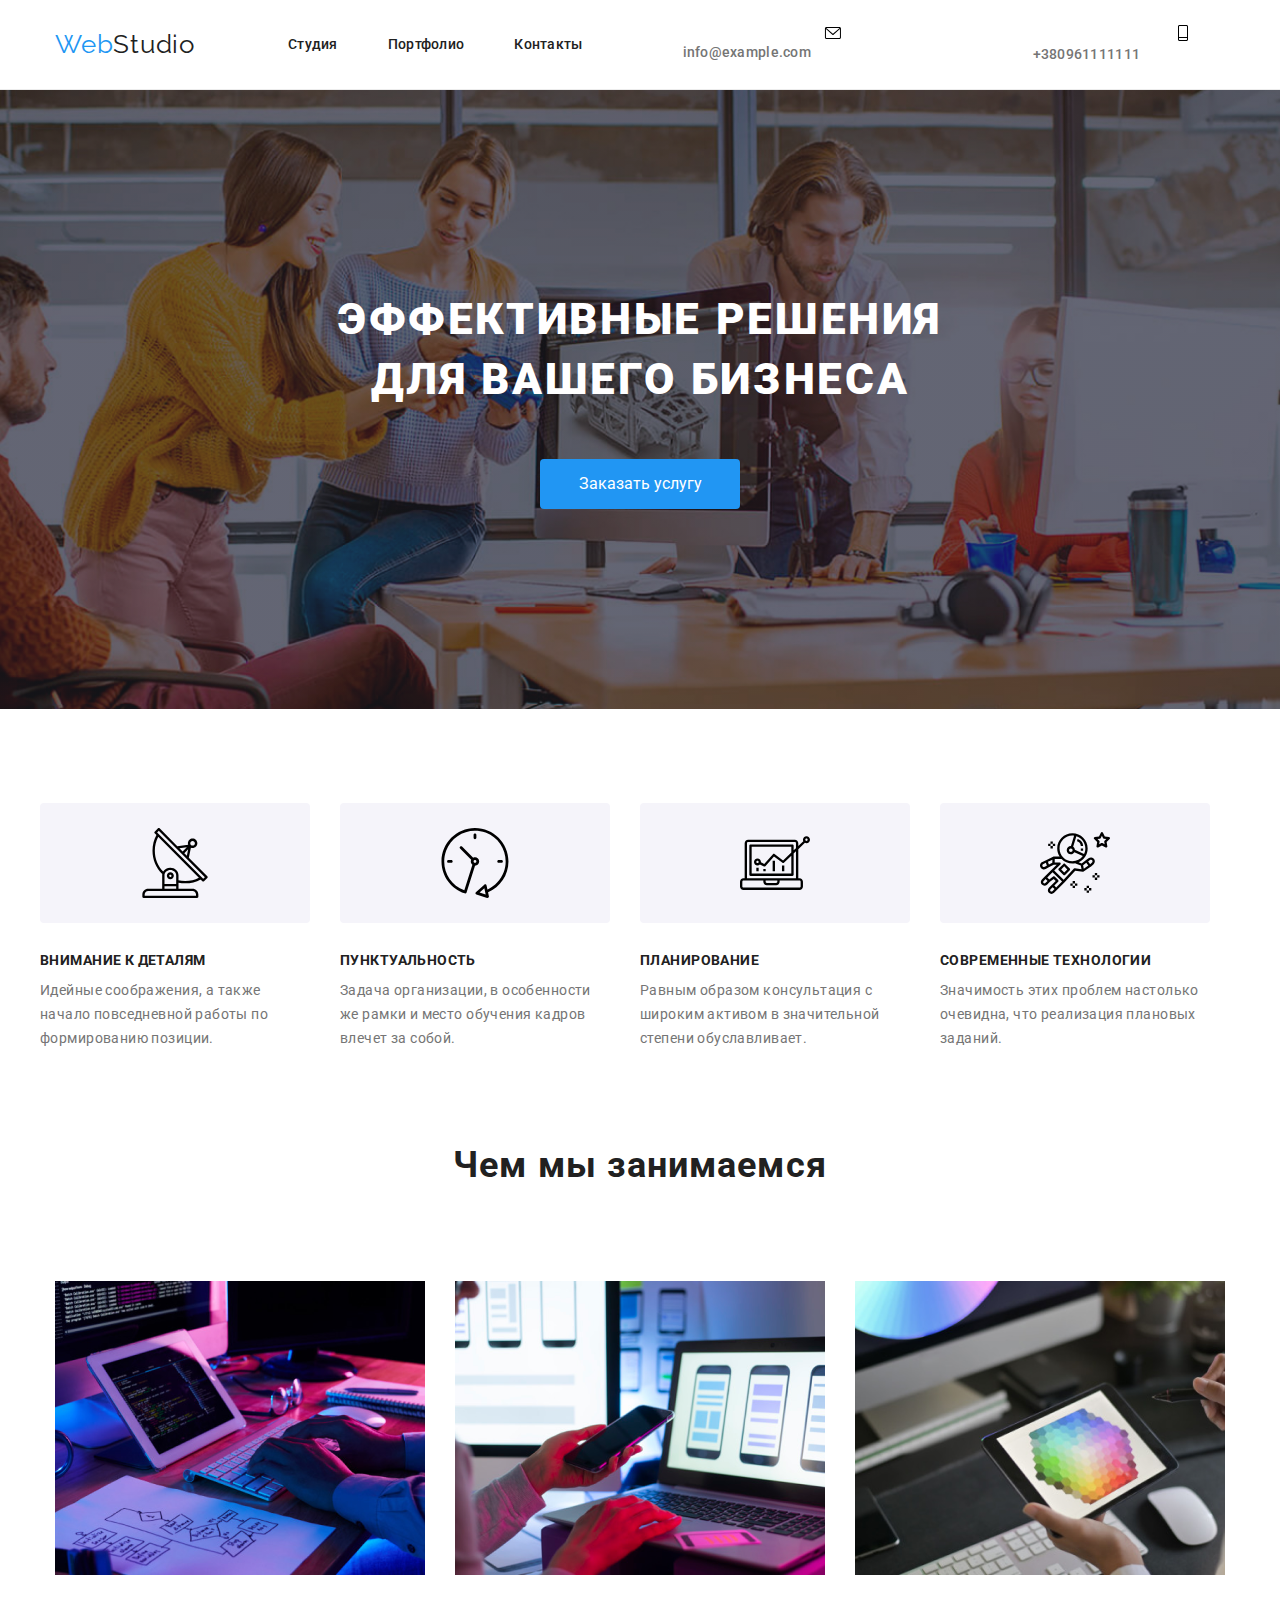
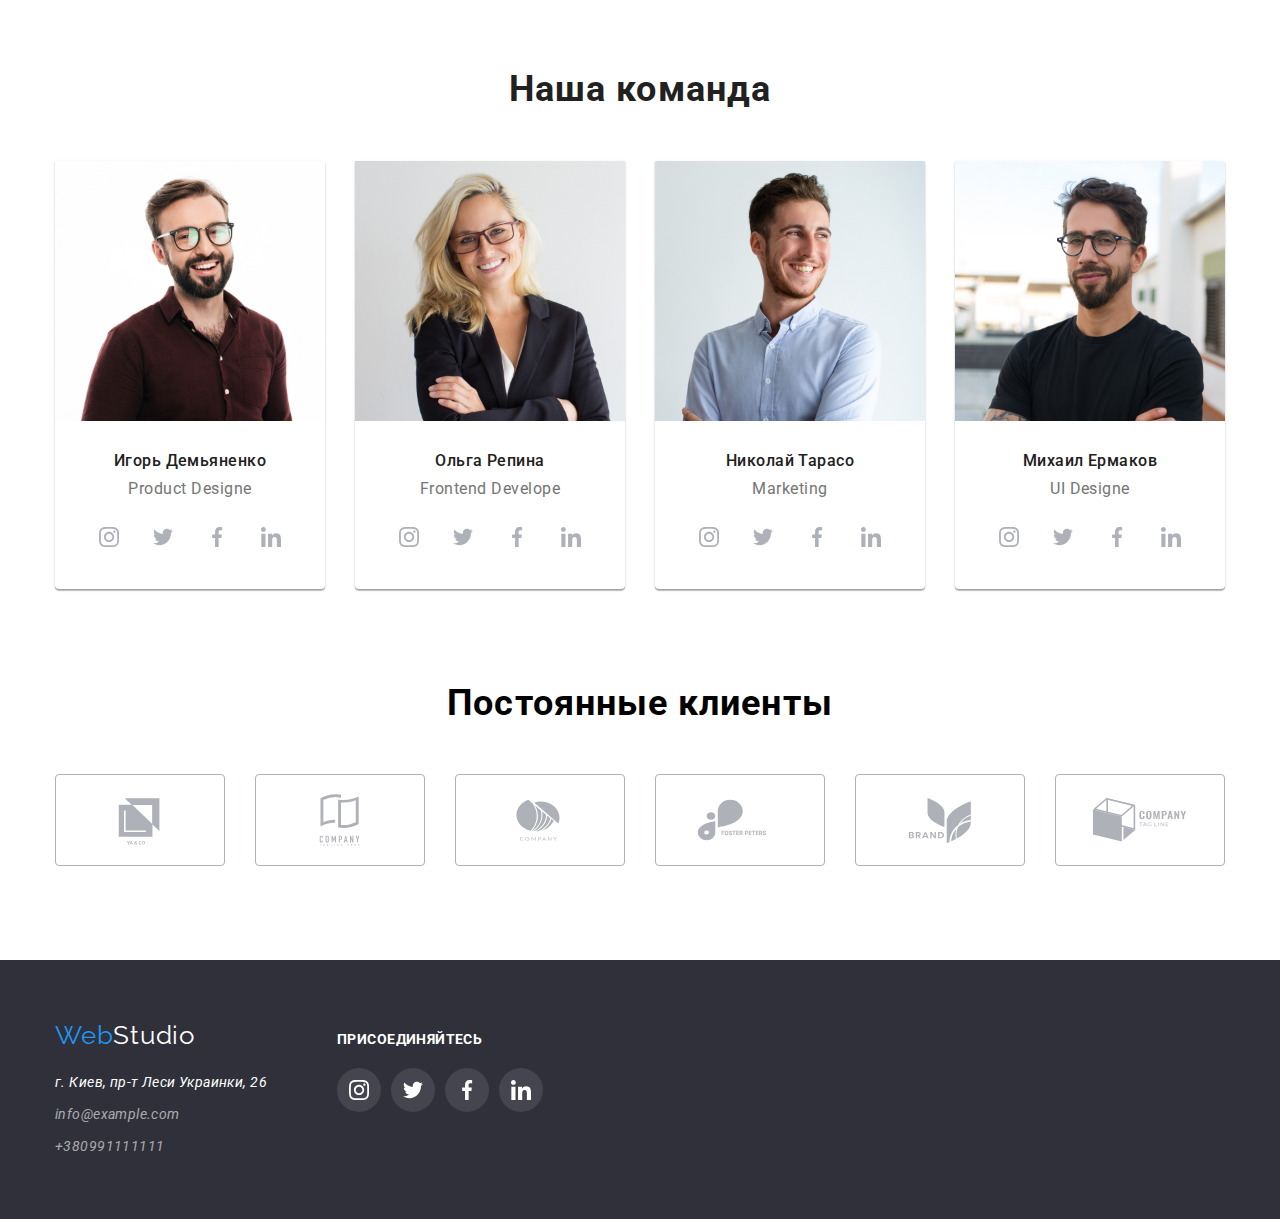
==== index.html @ 9564dd73 "27.11" ====
<!DOCTYPE html>
<html lang="en">

<head>
    <meta charset="UTF-8">
    <meta http-equiv="X-UA-Compatible" content="IE=edge">
    <meta name="viewport" content="width=device-width, initial-scale=1.0">
    <title>Document</title>
    <link rel=stylesheet href="./css/modern-normalize.css">
    <link rel="stylesheet" href="https://cdnjs.cloudflare.com/ajax/libs/modern-normalize/1.1.0/modern-normalize.min.css"
        integrity="sha512-wpPYUAdjBVSE4KJnH1VR1HeZfpl1ub8YT/NKx4PuQ5NmX2tKuGu6U/JRp5y+Y8XG2tV+wKQpNHVUX03MfMFn9Q=="
        crossorigin="anonymous" referrerpolicy="no-referrer" />
    <link rel="preconnect" href="https://fonts.googleapis.com">
    <link rel="preconnect" href="https://fonts.gstatic.com" crossorigin>
    <link
        href="https://fonts.googleapis.com/css2?family=Raleway:wght@700&family=Roboto:wght@400;500;700;900&display=swap"
        rel="stylesheet">
    <link rel="stylesheet" href="./css/style.css">
</head>

<body>
    <!--Шапка Сайта-------------------------------------------------------->
<header class="header">

    <div class="container header-container" >
        <nav class="header-navigation " >
                    <a class="web link" href="./index.html">Web<span class="studio">Studio</span></a>
        <ul class="header-list  list ">
               <li class="header-left" ><a class="header-item link drc" href="./index.html">Студия</a></li>
               <li class="header-left" ><a class="header-item link drc" href="./portfolio.html">Портфолио </a></li>
               <li class="" ><a class="header-item link drc"href="">Контакты </a></li>
        </ul>
        </nav>
   
        <div class=" header-box-right" >
            <ul class="header-contact-list list" >
                <li class="header-right" ><a class="nav-mail link pres drc" href="mailtoinfo@devstudio.com">
                    <svg class="header-right-icon" weigh="16" height="12" >
                        <use href="./img/symbol-defs.svg#icon-mail" ></use>
                    </svg>
                info@example.com</a> </li>
                <li class="header-right"  ><a class="nav-phone link drc" href="tel:+380961111111">
                    <svg class="header-right-icon" weigh="10" height="16" >
                        <use href="./img/symbol-defs.svg#icon-phone" ></use>
                    </svg>
                    +380961111111 </a> </li>
            </ul>
        </div>      
    </div>

</header>

    <!--Герой--------------------------------------------------->
    <section class="hero">
            <div class="container hero-container">
                    <h2 class="hero-text">Эффективные решения <br> для вашего бизнеса</h2>
                    <button class="hero-button" type="button">Заказать услугу</button>            
            </div>
    </section>

    <!--Что мы делаем-->
    <section class=" description ">
        <div class="container description-container" >           
            <ul class="description-list list">

            <li class="description-item">
                <div class="description-top-box" >
                    <svg class="description-icon" >
                        <use href="./img/symbol-defs.svg#icon-antenna" ></use>
                            </svg>
                                </div>
                                    <h3 class="description-title">Внимание к деталям</h3>
                                        <p class="description-text">
                                        Идейные соображения, а также начало повседневной работы по формированию позиции.
                                        </p>
            </li>

            <li class="description-item">
                <div class="description-top-box" >
                    <svg class="description-icon">
                        <use href="./img/symbol-defs.svg#icon-clock"></use>
                            </svg>
                            </div>
                                <h3 class="description-title"> Пунктуальность</h3>
                                    <p class="description-text">
                                    Задача организации, в особенности же рамки и место обучения кадров влечет за собой.
                                    </p>
            </li>
            
            <li class="description-item">
                <div class="description-top-box">
                    <svg class="description-icon">
                        <use href="./img/symbol-defs.svg#icon-diagram"></use>
                            </svg>
                                </div>
                                    <h3 class="description-title">Планирование</h3>
                                        <p class="description-text">
                                         Равным образом консультация с широким активом в значительной степени обуславливает.
                                        </p>
            </li>

            <li class="description-item"> 
                <div class="description-top-box">
                    <svg class="description-icon">
                        <use href="./img/symbol-defs.svg#icon-astronaut"></use>
                            </svg>
                                </div>
                                    <h3 class="description-title">Современные технологии</h3>
                                        <p class="description-text">
                                        Значимость этих проблем настолько очевидна, что реализация плановых заданий.
                                        </p>
            </li>
        </ul>
        </div>
    </section>


    <!--Чем мы занимаемся-->
    <section class="procces-photo">
        <div class="container procces-conteiner" >  
            <h2 class="procces">Чем мы занимаемся</h2>
        <ul class="photo-link list">
            <li class="work-photo" > <a> <img src="./img/img.box1.png" width="370" alt="Кодировка"> </a> </li>
            <li class="work-photo" > <a> <img src="./img/img .box2.png" width="370" alt="Процес"> </a> </li>
            <li class="work-photo" > <a> <img src="./img/img.box3.png" width="370" alt="Планшет"> </a> </li>
        </ul>
        </div>
    </section>
    <!--Наша команда-->
    <section class="team">
        <div class="container team-container" >
            <h2 class="our-team">Наша команда</h2>
        <ul class="list-team list ">
            <li class="about-team" >
                    <div class="team-card">
                        <img class="photo-team img" src="./img/img1.jpg" width="270" alt="Игорь Демьяненко/Product Designer">                        
                            <h3 class="name-team">Игорь Демьяненко</h3>
                                <p class="position">Product Designe</p>
                                    <ul class="master-social-list list" >
                                        <li class="master-social-item" >
                                            <a class="master-social-link"  >
                                                    <svg class="master-social-icon" width="20" height="20">
                                                        <use href="./img/symbol-defs.svg#icon-instagram"
                                                        ></use>
                                                    </svg>
                                            </a>
                                        </li>
                                        <li class="master-social-item">
                                            <a class="master-social-link">
                                                <svg class="master-social-icon" width="20" height="20">
                                                        <use href="./img/symbol-defs.svg#icon-twitter"
                                                        ></use>
                                                </svg>
                                            </a>
                                        </li>
                                        <li class="master-social-item">
                                            <a class="master-social-link">
                                                <svg class="master-social-icon" width="20" height="20">
                                                    <use href="./img/symbol-defs.svg#icon-facebook"></use>
                                                </svg>
                                            </a>
                                        </li>
                                        <li class="master-social-item">
                                            <a class="master-social-link">
                                                    <svg class="master-social-icon" width="20" height="20">
                                                        <use href="./img/symbol-defs.svg#icon-linkedin"></use>
                                                    </svg>
                                            </a>
                                        </li>
                                    </ul>
                    </div>                              
            </li>
            <li class="about-team" >
                    <div class="team-card">
                        <img class="photo-team img" src="./img/img2.jpg" width="270" alt="Ольга Репина/Frontend Developer">                    
                            <h3 class="name-team">Ольга Репина</h3>
                                <p class="position">Frontend Develope</p>
                                    <ul class="master-social-list list">
                                        <li class="master-social-item">
                                            <a class="master-social-link">
                                                    <svg class="master-social-icon" width="20" height="20">
                                                        <use href="./img/symbol-defs.svg#icon-instagram"></use>
                                                    </svg>
                                            </a>
                                        </li>
                                        <li class="master-social-item">
                                            <a class="master-social-link">
                                                    <svg class="master-social-icon" width="20" height="20">
                                                        <use href="./img/symbol-defs.svg#icon-twitter"></use>
                                                    </svg>
                                            </a>
                                        </li>
                                        <li class="master-social-item">
                                            <a class="master-social-link">
                                                    <svg class="master-social-icon" width="20" height="20">
                                                        <use href="./img/symbol-defs.svg#icon-facebook"></use>
                                                    </svg>
                                            </a>
                                        </li>
                                        <li class="master-social-item">
                                            <a class="master-social-link">
                                                    <svg class="master-social-icon" width="20" height="20">
                                                        <use href="./img/symbol-defs.svg#icon-linkedin"></use>
                                                    </svg>
                                            </a>
                                        </li>
                                    </ul>
                </div>
            </li>
            <li class="about-team" >
                    <div class="team-card">
                        <img class="photo-team img" src="./img/img3.jpg" width="270" alt="Николай Тарасо/Marketing">                    
                            <h3 class="name-team">Николай Тарасо</h3>
                                <P class="position">Marketing</P>
                                    <ul class="master-social-list list">
                                        <li class="master-social-item">
                                            <a class="master-social-link" href="">
                                                    <svg class="master-social-icon" width="20" height="20">
                                                        <use href="./img/symbol-defs.svg#icon-instagram"></use>
                                                    </svg>
                                            </a>
                                        </li>
                                        <li class="master-social-item">
                                            <a class="master-social-link">
                                                    <svg class="master-social-icon" width="20" height="20">
                                                        <use href="./img/symbol-defs.svg#icon-twitter"></use>
                                                    </svg>
                                            </a>
                                        </li>
                                        <li class="master-social-item">
                                            <a class="master-social-link">
                                                    <svg class="master-social-icon" width="20" height="20">
                                                        <use href="./img/symbol-defs.svg#icon-facebook"></use>
                                                    </svg>
                                            </a>
                                        </li>
                                        <li class="master-social-item">
                                            <a class="master-social-link">
                                                    <svg class="master-social-icon" width="20" height="20">
                                                        <use href="./img/symbol-defs.svg#icon-linkedin"></use>
                                                    </svg>
                                            </a>
                                        </li>
                                    </ul>
                </div>
            </li>
            <li class="about-team" >
                    <div class="team-card">
                        <img class="photo-team img" src="./img/img4.jpg" width="270" alt="Михаил Ермаков/UI Designe">                   
                            <h3 class="name-team">Михаил Ермаков</h3>
                                <p class="position">UI Designe</p>
                                <ul class="master-social-list list">
                                    <li class="master-social-item">
                                        <a class="master-social-link">
                                                    <svg class="master-social-icon" width="20" height="20">
                                                        <use href="./img/symbol-defs.svg#icon-instagram"></use>
                                                    </svg>
                                        </a>
                                    </li>
                                    <li class="master-social-item">
                                        <a class="master-social-link">
                                                    <svg class="master-social-icon" width="20" height="20">
                                                        <use href="./img/symbol-defs.svg#icon-twitter"></use>
                                                    </svg>
                                        </a>
                                    </li>
                                    <li class="master-social-item">
                                        <a class="master-social-link">
                                                    <svg class="master-social-icon" width="20" height="20">
                                                        <use href="./img/symbol-defs.svg#icon-facebook"></use>
                                                    </svg>
                                        </a>
                                    </li>
                                    <li class="master-social-item">
                                        <a class="master-social-link">
                                                    <svg class="master-social-icon" width="20" height="20">
                                                        <use href="./img/symbol-defs.svg#icon-linkedin"></use>
                                                    </svg>
                                        </a>
                                    </li>
                                </ul>
                </div>
            </li>
        </ul>
        </div>
    <!--компании-->    
        <div class="container brand-container">
            <h2 class="about-company" >Постоянные клиенты</h2>
            <ul class="company-list list" >
                <li class="company-item">
                    <a class="company-link" >
                        <svg class="company-icon" width="106" height="60"  >
                            <use href="./img/symbol-defs.svg#icon-Logo-1" ></use>
                        </svg>
                    </a>
                </li>
                <li class="company-item">
                    <a class="company-link">
                        <svg class="company-icon" width="106" height="60">
                            <use href="./img/symbol-defs.svg#icon-Logo-2"></use>
                        </svg>
                    </a>
                </li>
                <li class="company-item">
                    <a class="company-link">
                        <svg class="company-icon" width="106" height="60">
                            <use href="./img/symbol-defs.svg#icon-Logo-3"></use>
                        </svg>
                    </a>
                </li>
                <li class="company-item">
                    <a class="company-link">
                        <svg class="company-icon" width="106" height="60">
                            <use href="./img/symbol-defs.svg#icon-Logo-4"></use>
                        </svg>
                    </a>
                </li>
                <li class="company-item">
                    <a class="company-link">
                        <svg class="company-icon" width="106" height="60">
                            <use href="./img/symbol-defs.svg#icon-Logo-5"></use>
                        </svg>
                    </a>
                </li>
                <li class="company-item">
                    <a class="company-link">
                        <svg class="company-icon" width="106" height="60">
                            <use href="./img/symbol-defs.svg#icon-Logo-6"></use>
                        </svg>
                    </a>
                </li>
            </ul>
        </div>
    </section>
    <!--Футер-->
    <footer class="footer  ">
        <div class="container container-footer">
            <div class="navigation-box-footer" >
                    <a href="./index.html" class="web-footer link">Web<span class="footer-studio link">Studio</span></a>
                <address>
                    <ul class="list about-footer">
                        <li class="footer-list" > <a class="address link drc" href="https://goo.gl/maps/qt7cMaWyRHCN1TB96"> г. Киев, пр-т Леси Украинки, 26</a> </li>
                        <li class="footer-list" > <a class="footer-mail  link drc" href="mailto:info@example.com">info@example.com</a></li>
                        <li class="footer-list" > <a class="footer-phone  link drc" href="tel:+380991111111">+380991111111</a> </li>
                    </ul>
                </address>
            </div>    
            <div class="social-box-footer">
                <h2 class="social-box-text" >присоединяйтесь</h2>
                <ul class="social-box-list list">
                    <li class="social-box-item">
                        <a class="social-box-link">
                            <svg class="social-box-icon" width="20" height="20">
                                <use href="./img/symbol-defs.svg#icon-instagram"></use>
                            </svg>
                        </a>
                    </li>
                    <li class="social-box-item">
                        <a class="social-box-link">
                            <svg class="social-box-icon" width="20" height="20">
                                <use href="./img/symbol-defs.svg#icon-twitter"></use>
                            </svg>
                        </a>
                    </li>
                    <li class="social-box-item">
                        <a class="social-box-link">
                            <svg class="social-box-icon" width="20" height="20">
                                <use href="./img/symbol-defs.svg#icon-facebook"></use>
                            </svg>
                        </a>
                    </li>
                    <li class="social-box-item">
                        <a class="social-box-link">
                            <svg class="social-box-icon" width="20" height="20">
                                <use href="./img/symbol-defs.svg#icon-linkedin"></use>
                            </svg>
                        </a>
                    </li>
                </ul>
            </div>
        </div>
    </footer>

















</body>

</html>
---- css/style.css ----
:root {
  --main-title-color: #ffffff;
  --second-title-color: #212121;
  --main-text-color: #757575;
  --second--text-color: #2196f3;
  --third--text--color: rgba(255, 255, 255, 0.6);
  --fourth-text-color: #212121;
  --font-color: #e5e5e5;
  --six-color: #2196f3;
  --first-background-color: #2f303a;
}

h1,
h2,
h3,
h4,
h5,
h6,
p {
  margin: 0;
}

body {
  font-family: "Roboto", "open suns";
}

.list {
  list-style: none;
}

.link {
  text-decoration: none;
}

* {
  box-sizing: border-box;
}

ul {
  padding: 0;
  margin: 0;
}

img {
  display: block;
  max-width: 100%;
  height: auto;
}

.container {
  width: 1200px;
  padding-left: 15px;
  padding-right: 15px;
  margin: 0 auto;
}

/*----------------------------------Фокус/Ховер-----------------------------------*/
.pres:focus {
  color: var(--six-color);
}

.drc:hover {
  color: var(--six-color);
}
/*-----------------------------------Header/Хедер--------------------------------*/
.header {
  padding-top: 25px;
  padding-bottom: 25px;
  border-bottom: 1px solid #ececec;
}

.header-container {
  display: flex;
  align-items: center;
}

.header-navigation {
  display: flex;
  align-items: center;
}

.Contact {
  font-weight: 400;
  font-size: 14px;
  line-height: 1.71;
  letter-spacing: 0.03em;
  color: var(--third--text--color);
}

.header-list {
  display: flex;
}

.header-contact-list {
  display: flex;
}

.address {
  font-weight: normal;
  font-size: 14px;
  line-height: 1.71;
  letter-spacing: 0.03em;
  color: var(--main-title-color);
}

.web {
  font-family: "Raleway";
  font-weight: 400;
  font-size: 26px;
  line-height: 1.19;
  letter-spacing: 0.03em;
  color: #2196f3;
  margin-right: 93px;
}

.studio {
  font-family: "Raleway";
  font-weight: 400;
  font-size: 26px;
  line-height: 1.19;
  letter-spacing: 0.03em;
  color: #212121;
}

.header-item {
  font-weight: 500;
  font-size: 14px;
  line-height: 1.14;
  letter-spacing: 0.02em;
  color: var(--second-title-color);
  margin-right: 50px;
}

.nav-mail {
  font-weight: 500;
  font-size: 14px;
  line-height: 1.14;
  letter-spacing: 0.02em;
  color: var(--main-text-color);
}

.nav-phone {
  font-weight: 500;
  font-size: 14px;
  line-height: 1.14;
  letter-spacing: 0.02em;
  color: var(--main-text-color);
}

.header-box-right {
  margin-left: auto;
}

.header-right {
  margin-left: 50px;
  align-items: baseline;
}

.header-contact-list {
}

/*-----------------------------------------------Hero------------------------------------*/
.hero {
  background-color: var(--first-background-color);
  padding-top: 200px;
  padding-bottom: 200px;
  background-image: linear-gradient(
      rgba(47, 48, 58, 0.4),
      rgba(47, 48, 58, 0.4)
    ),
    url(../img/heroimage.jpg);
  background-repeat: no-repeat;
  background-position: center;
  background-size: cover;
}

.hero-text {
  font-weight: 900;
  font-size: 44px;
  line-height: 1.36;
  letter-spacing: 0.06em;
  color: var(--main-title-color);
  text-transform: uppercase;
  text-align: center;
  display: block;
  margin-bottom: 50px;
}

.hero-button {
  display: flex;
  font-size: 16px;
  line-height: 1.87;
  background-color: #2196f3;
  cursor: pointer;
  color: var(--main-title-color);
  border-radius: 4px;
  min-width: 200px;
  min-height: 50px;
  margin: 0 auto;
  display: block;
  border-style: none;
}

.hero.hero-button:focus,
.hero.hero-button:hover,
.hero.hero-button:active {
  color: #ffffff;
  box-shadow: 0px 4px rgba(0, 0, 0, 0.15);
  border-radius: 4px;
}
/*-------------------------------------------------ЧТО МЫ ДЕЛАЕМ--------------------------------------------*/
.description {
  padding-top: 94px;
  padding-bottom: 94px;
}

.description-list {
  display: flex;
  align-items: center;
  justify-content: center;
}

.description-item {
  align-items: center;
  justify-content: center;
}

.description-top-box {
  width: 270px;
  height: 120px;
  background-color: #f5f4fa;
  border-radius: 4px;
  display: flex;
  justify-content: center;
  align-items: center;
  margin-bottom: 30px;
}

.description-top-box:not(:last-child) {
  margin-right: 30px;
}

.description-icon {
  width: 70px;
  height: 70px;
}

.description-title {
  font-weight: 700;
  font-size: 14px;
  line-height: 1.14;
  letter-spacing: 0.03em;
  text-transform: uppercase;
  margin-bottom: 10px;
  color: var(--fourth-text-color);
}

.description-text {
  width: 270px;
  font-weight: 400;
  font-size: 14px;
  line-height: 1.71;
  letter-spacing: 0.03em;
  display: flex;
  color: var(--main-text-color);
}
/*------------------------------------------------Чем мы занимаемся--------------------------------------*/

.procces {
  font-weight: bold;
  font-size: 36px;
  line-height: 1.16;
  text-align: center;
  letter-spacing: 0.03em;
  color: var(--fourth-text-color);
  margin-bottom: 94px;
}

.photo-link {
  display: flex;
}

.work-photo:not(:last-child) {
  margin-right: 30px;
}
/*---------------------------------------------------Наша команда---------------------------------------------*/
.team {
  padding-top: 94px;
  padding-bottom: 94px;
}
.our-team {
  font-weight: bold;
  font-size: 36px;
  line-height: 1.16;
  text-align: center;
  letter-spacing: 0.03em;
  margin-bottom: 50px;
  border-radius: 4px;
  color: var(--fourth-text-color);
}
.list-team {
  display: flex;
  flex-wrap: wrap;
}

.about-team:not(:last-child) {
  margin-right: 30px;
  display: flex;
}

.about-team {
  box-shadow: 0px 1px 3px rgba(0, 0, 0, 0.12), 0px 1px 1px rgba(0, 0, 0, 0.14),
    0px 2px 1px rgba(0, 0, 0, 0.2);
  border-radius: 0px 0px 4px 4px;
}

.photo-team {
  border-radius: 0%;
}

.name-team {
  font-weight: 500;
  font-size: 16px;
  line-height: 1.19;
  letter-spacing: 0.03em;
  margin: 30px 0 10px 0;
  text-align: center;
  color: var(--second-title-color);
}
.position {
  font-weight: 130px;
  font-size: 16px;
  line-height: 1.18;
  letter-spacing: 0.03em;
  text-align: center;
  padding: 0;
  margin: 0;
  color: var(--main-text-color);
  margin-bottom: 16px;
}

.master-social-list {
  display: flex;
  justify-content: center;
  margin-top: 16px;
  margin-bottom: 30px;
}

.master-social-item {
  width: 44px;
  height: 44px;
}

.master-social-item:not(:last-child) {
  margin-right: 10px;
}

.master-social-link {
  width: 100%;
  height: 100%;
  border-radius: 50%;
  display: flex;
  align-items: center;
  justify-content: center;
  fill: #afb1b8;
}

.master-social-icon {
  display: flex;
  align-items: center;
  justify-content: center;
}

.master-social-link:hover,
.master-social-link:focus {
  background: var(--six-color);
  fill: var(--main-title-color);
}

.brand-container {
  padding-top: 94px;
}

.about-company {
  font-weight: 700px;
  font-size: 36px;
  line-height: 1.16;
  text-align: center;
  letter-spacing: 0.03em;
  display: flex;
  align-items: center;
  justify-content: center;
  margin-bottom: 50px;
}

.company-list {
  display: flex;
}

.company-item:hover,
.company-item:focus {
  border: var(--six-color);
}

.company-item {
  width: 170px;
  height: 92px;
  border: 1px solid #afb1b8;
  box-sizing: border-box;
  border-radius: 4px;
}

.company-item:not(:last-child) {
  margin-right: 30px;
}

.company-link {
  display: flex;
  justify-content: center;
  align-items: center;
  margin-top: 16px;
  fill: #afb1b8;
}

.company-link:hover,
.company-link:focus {
  fill: var(--second--text-color);
}

/*---------------------------------------------Футер-----------------------------------------------*/
.footer {
  background-color: var(--first-background-color);
  padding-top: 60px;
  padding-bottom: 60px;
}

.footer-list:not(:last-child) {
  margin-bottom: 8px;
}

.footer-address {
  font-weight: 400;
  font-size: 14px;
  line-height: 1.71;
  letter-spacing: 0.03em;

  color: var(--main-title-color);
}
.footer-mail {
  font-weight: 400;
  font-size: 14px;
  line-height: 1.71;
  letter-spacing: 0.03em;

  color: var(--third--text--color);
}

.footer-phone {
  font-weight: 400;
  font-size: 14px;
  line-height: 1.71;
  letter-spacing: 0.03em;

  color: var(--third--text--color);
}

.web-footer {
  font-family: "Raleway";
  font-weight: 400;
  font-size: 26px;
  line-height: 1.19;
  letter-spacing: 0.03em;
  color: #2196f3;
  margin-bottom: 20px;
  display: flex;
}

.footer-studio {
  font-family: "Raleway";
  font-weight: 400;
  font-size: 26px;
  line-height: 1.19;
  letter-spacing: 0.03em;

  color: #ffffff;
}

.container-footer {
  display: flex;
  align-items: baseline;
}

.social-box-text {
  font-weight: 700;
  font-size: 14px;
  line-height: 1.14;
  letter-spacing: 0.03em;
  text-transform: uppercase;
  color: #ffffff;
}

.social-box-footer {
  padding-left: 70px;
}

.social-box-list {
  margin-top: 20px;
  display: flex;
}

.social-box-item:not(:last-child) {
  margin-right: 10px;
}

.social-box-item {
  width: 44px;
  height: 44px;
  display: flex;
  border-radius: 50%;
  justify-items: center;
  background: rgba(255, 255, 255, 0.1);
}

.social-box-link {
  width: 100%;
  height: 100%;
  border-radius: 50%;
  display: flex;
  fill: var(--main-title-color);
  align-items: center;
  justify-content: center;
}

.social-box-link:hover,
.social-box-link:focus {
  background-color: var(--second--text-color);
}

/*-----------------------------------------------------Portfolio----------------------------------------------------*/

/*---------------------------------------Filter Buttons-----------------------------*/

.filter-btn {
  background-color: whitesmoke;
  font-family: inherit;
  font-weight: 500;
  font-size: 16px;
  line-height: 1.62;
  text-align: center;
  letter-spacing: 0.03em;
  border-radius: 4px;
  color: var(--second-title-color);
  padding: 6px 22px 6px 22px;
  border-style: none;
}

.filter-btn:hover {
  color: var(--main-title-color);
  background: #2196f3;
  box-shadow: 0px 3px 1px rgba(0, 0, 0, 0.1), 0px 1px 2px rgba(0, 0, 0, 0.08),
    0px 2px 2px rgba(0, 0, 0, 0.12);
  border-radius: 4px;
}

.button {
  font-weight: 500;
  font-size: 16px;
  line-height: 1.62;
  text-align: center;
  letter-spacing: 0.03em;
  cursor: pointer;
  color: var(--second-title-color);
}

/*--------------------------------------Progect-------------------------------------*/
.filter {
  padding-top: 94px;
  padding-bottom: 94px;
}

.portfolio-item:not(:nth-child(3n + 1)) {
  margin-left: 30px;
}

.portfolio-item {
  margin-bottom: 30px;
}

.portfolio-item:nth-last-child(-n + 3) {
  margin-bottom: 0px;
}

.portfolio-card {
  border: 1px solid #eeeeee;
  border-top: none;
}

.portfolio-link {
  display: block;
  text-decoration: none;
  color: var(--main-text);
}

.portfolio-list {
  display: flex;
  flex-wrap: wrap;
}

.portfolio-card {
  padding-top: 20px;
  padding-bottom: 20px;
  padding-left: 24px;
  padding-right: 24px;
}

.filter-list {
  display: flex;
  justify-content: center;
  margin-bottom: 50px;
}

.filter-item:not(:last-child) {
  margin-right: 30px;
}

.portfolio-title {
  font-family: "Roboto";
  font-weight: 700;
  font-size: 18px;
  line-height: 2;
  letter-spacing: 0.06em;
  color: var(--second-title-color);
  margin: 0;
}

.portfolio-text {
  font-family: "Roboto";
  font-weight: 400;
  font-size: 16px;
  line-height: 1.87;
  letter-spacing: 0.03em;
  color: var(--main-text-color);
  margin: 0;
}
.portfolio-link:hover,
.portfolio-link:focus {
  background: #ffffff;
  box-shadow: 0px 1px 1px rgba(0, 0, 0, 0.12), 0px 4px 4px rgba(0, 0, 0, 0.06),
    1px 4px 6px rgba(0, 0, 0, 0.16);
}
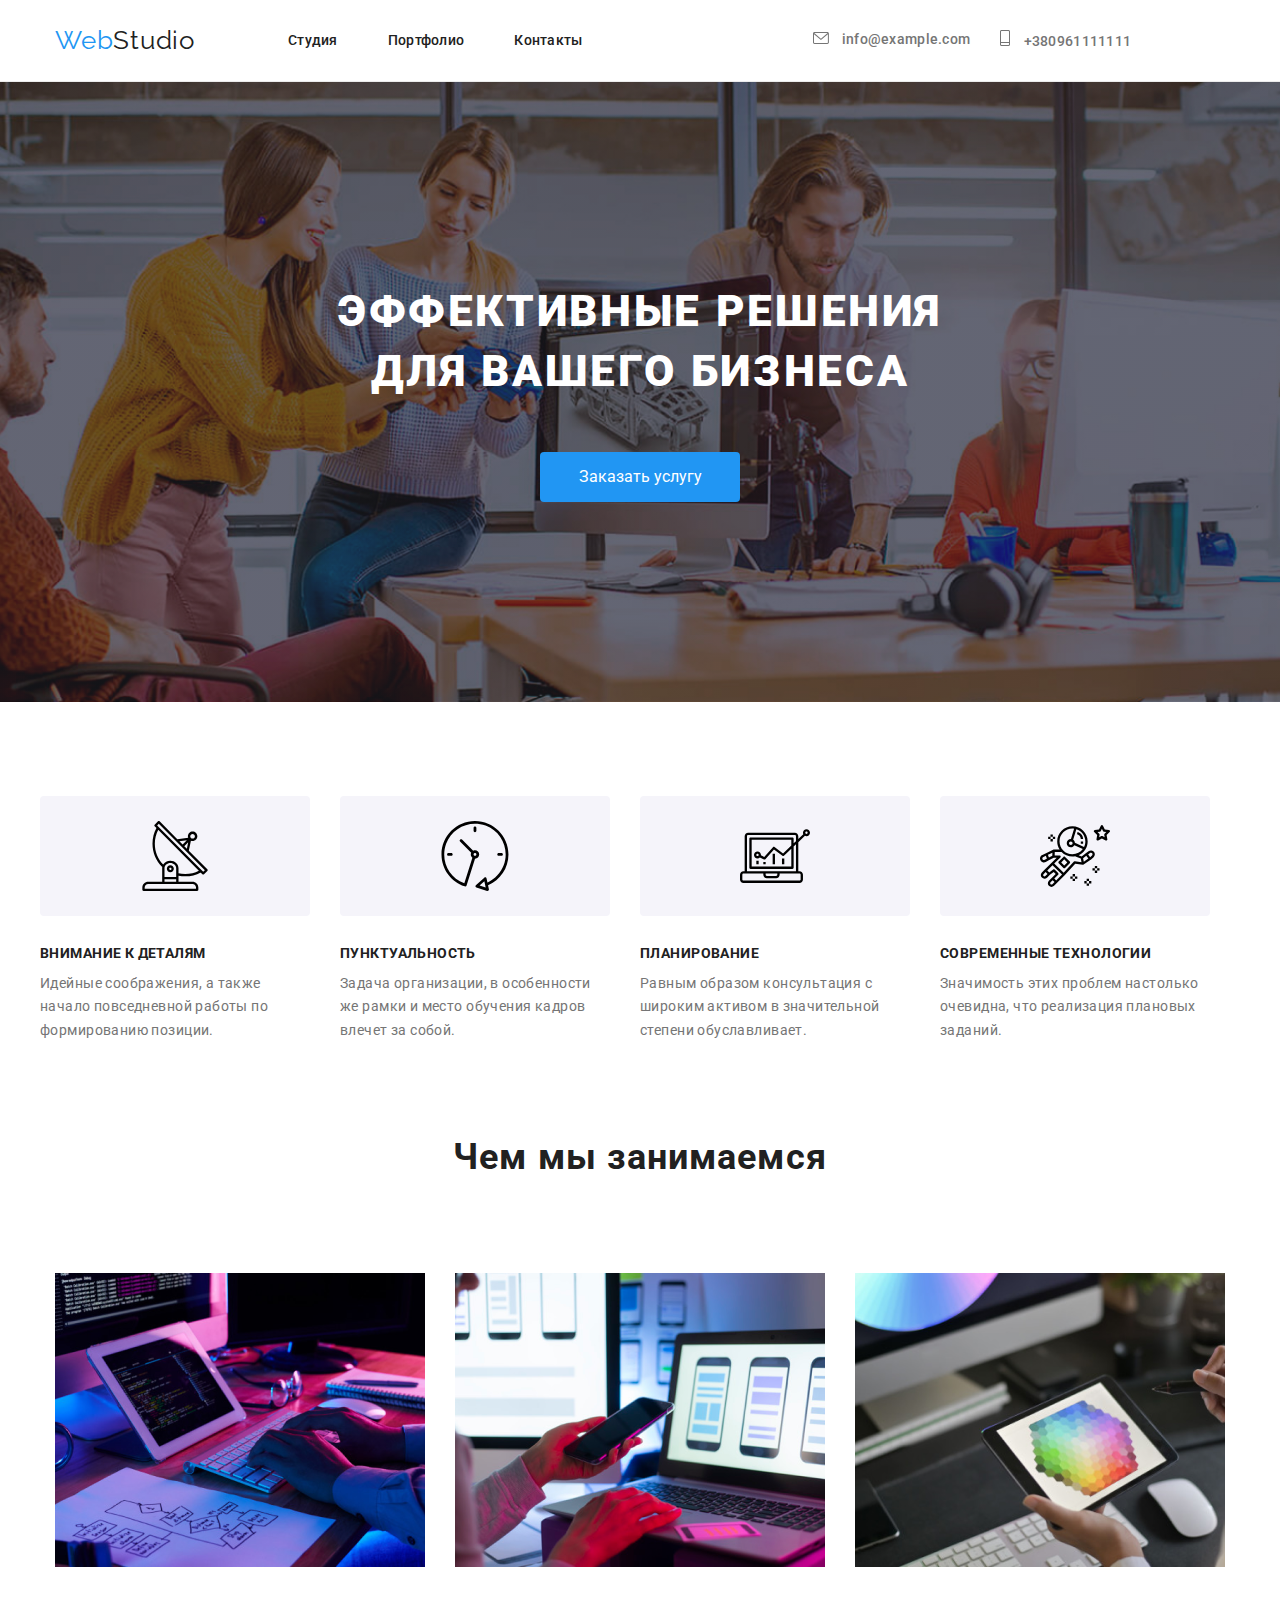
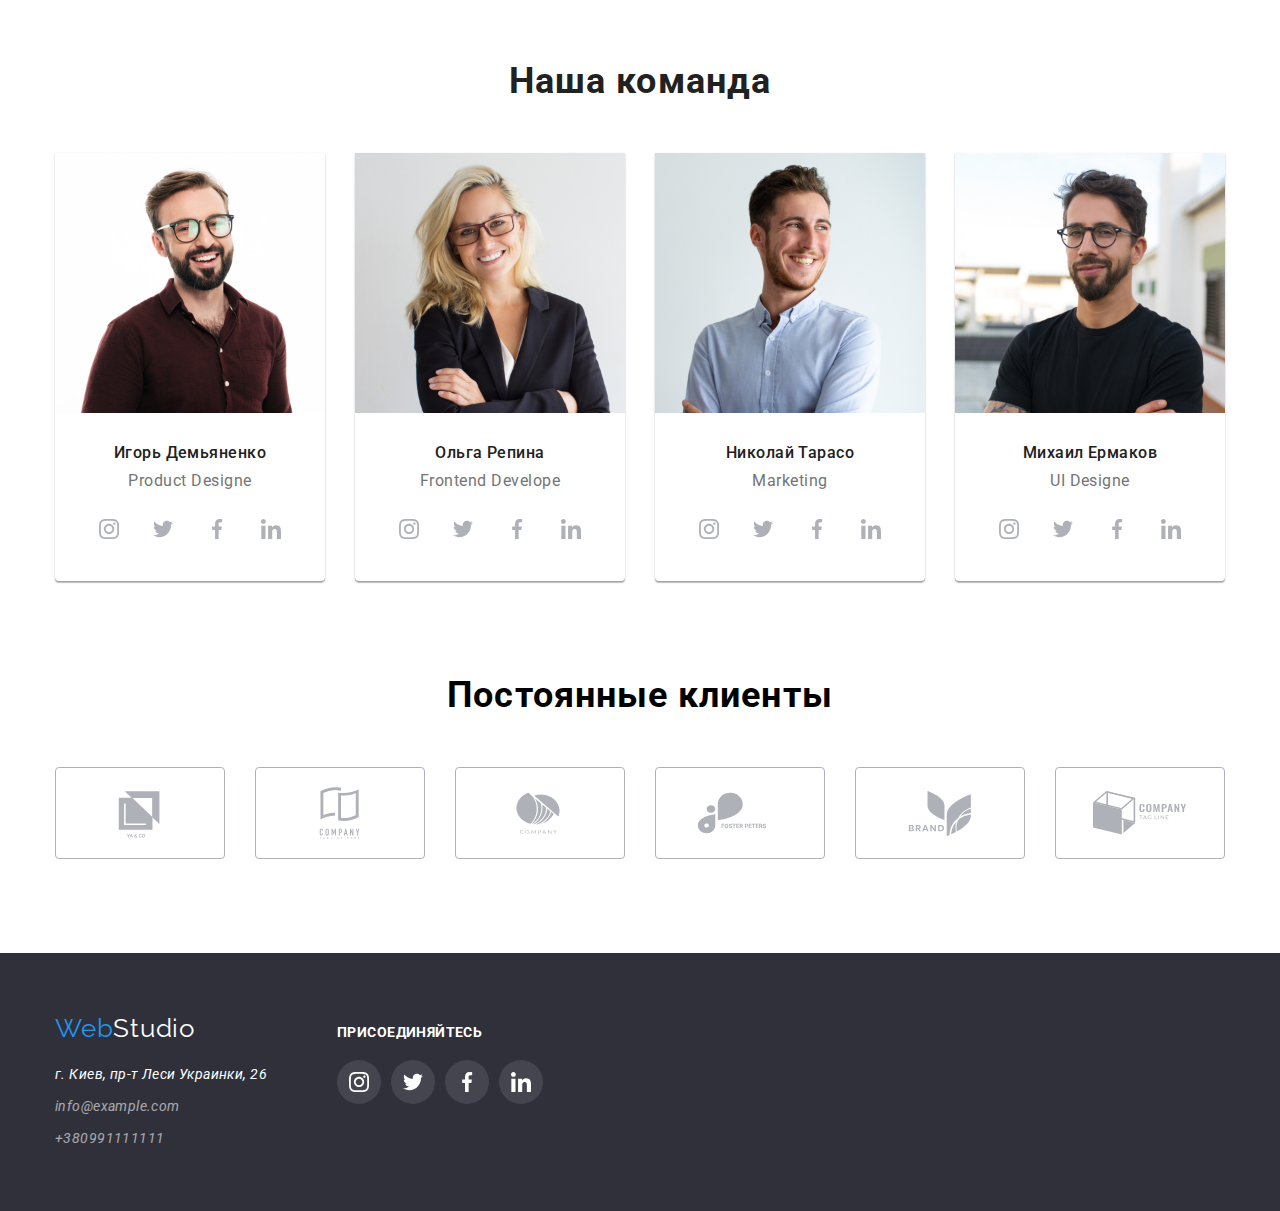
==== commit 15484bef: "Первая здача" ====
--- a/index.html
+++ b/index.html
@@ -26,21 +26,21 @@
         <nav class="header-navigation " >
                     <a class="web link" href="./index.html">Web<span class="studio">Studio</span></a>
         <ul class="header-list  list ">
-               <li class="header-left" ><a class="header-item link drc" href="./index.html">Студия</a></li>
-               <li class="header-left" ><a class="header-item link drc" href="./portfolio.html">Портфолио </a></li>
-               <li class="" ><a class="header-item link drc"href="">Контакты </a></li>
+                <li class="header-left" ><a class="header-item link drc" href="./index.html">Студия</a></li>
+                <li class="header-left" ><a class="header-item link drc" href="./portfolio.html">Портфолио </a></li>
+                <li class="header-left" ><a class="header-item link drc"href="">Контакты </a></li>
         </ul>
         </nav>
    
-        <div class=" header-box-right" >
+      
             <ul class="header-contact-list list" >
-                <li class="header-right" ><a class="nav-mail link pres drc" href="mailtoinfo@devstudio.com">
-                    <svg class="header-right-icon" weigh="16" height="12" >
+                <li class="header-right" ><a class="nav-right-item link pres drc" href="mailtoinfo@devstudio.com">
+                    <svg class="header-right-icon" width="16" height="12" >
                         <use href="./img/symbol-defs.svg#icon-mail" ></use>
                     </svg>
                 info@example.com</a> </li>
-                <li class="header-right"  ><a class="nav-phone link drc" href="tel:+380961111111">
-                    <svg class="header-right-icon" weigh="10" height="16" >
+                <li class="header-right"  ><a class="nav-right-item link drc" href="tel:+380961111111">
+                    <svg class="header-right-icon" width="10" height="16" >
                         <use href="./img/symbol-defs.svg#icon-phone" ></use>
                     </svg>
                     +380961111111 </a> </li>
--- a/css/style.css
+++ b/css/style.css
@@ -128,10 +128,13 @@
   line-height: 1.14;
   letter-spacing: 0.02em;
   color: var(--second-title-color);
+}
+
+.header-left:not(:last-child) {
   margin-right: 50px;
 }
 
-.nav-mail {
+.nav-right-item {
   font-weight: 500;
   font-size: 14px;
   line-height: 1.14;
@@ -139,24 +142,25 @@
   color: var(--main-text-color);
 }
 
-.nav-phone {
-  font-weight: 500;
-  font-size: 14px;
-  line-height: 1.14;
-  letter-spacing: 0.02em;
-  color: var(--main-text-color);
-}
-
-.header-box-right {
-  margin-left: auto;
+.header-right-icon {
+  margin-right: 10px;
 }
 
 .header-right {
-  margin-left: 50px;
-  align-items: baseline;
+  margin-left: 30px;
 }
 
 .header-contact-list {
+  margin-left: 200px;
+}
+
+.header-right-icon {
+  fill: #757575;
+}
+
+.header-right-icon:hover,
+.header-right-icon:focus {
+  fill: var(--six-color);
 }
 
 /*-----------------------------------------------Hero------------------------------------*/
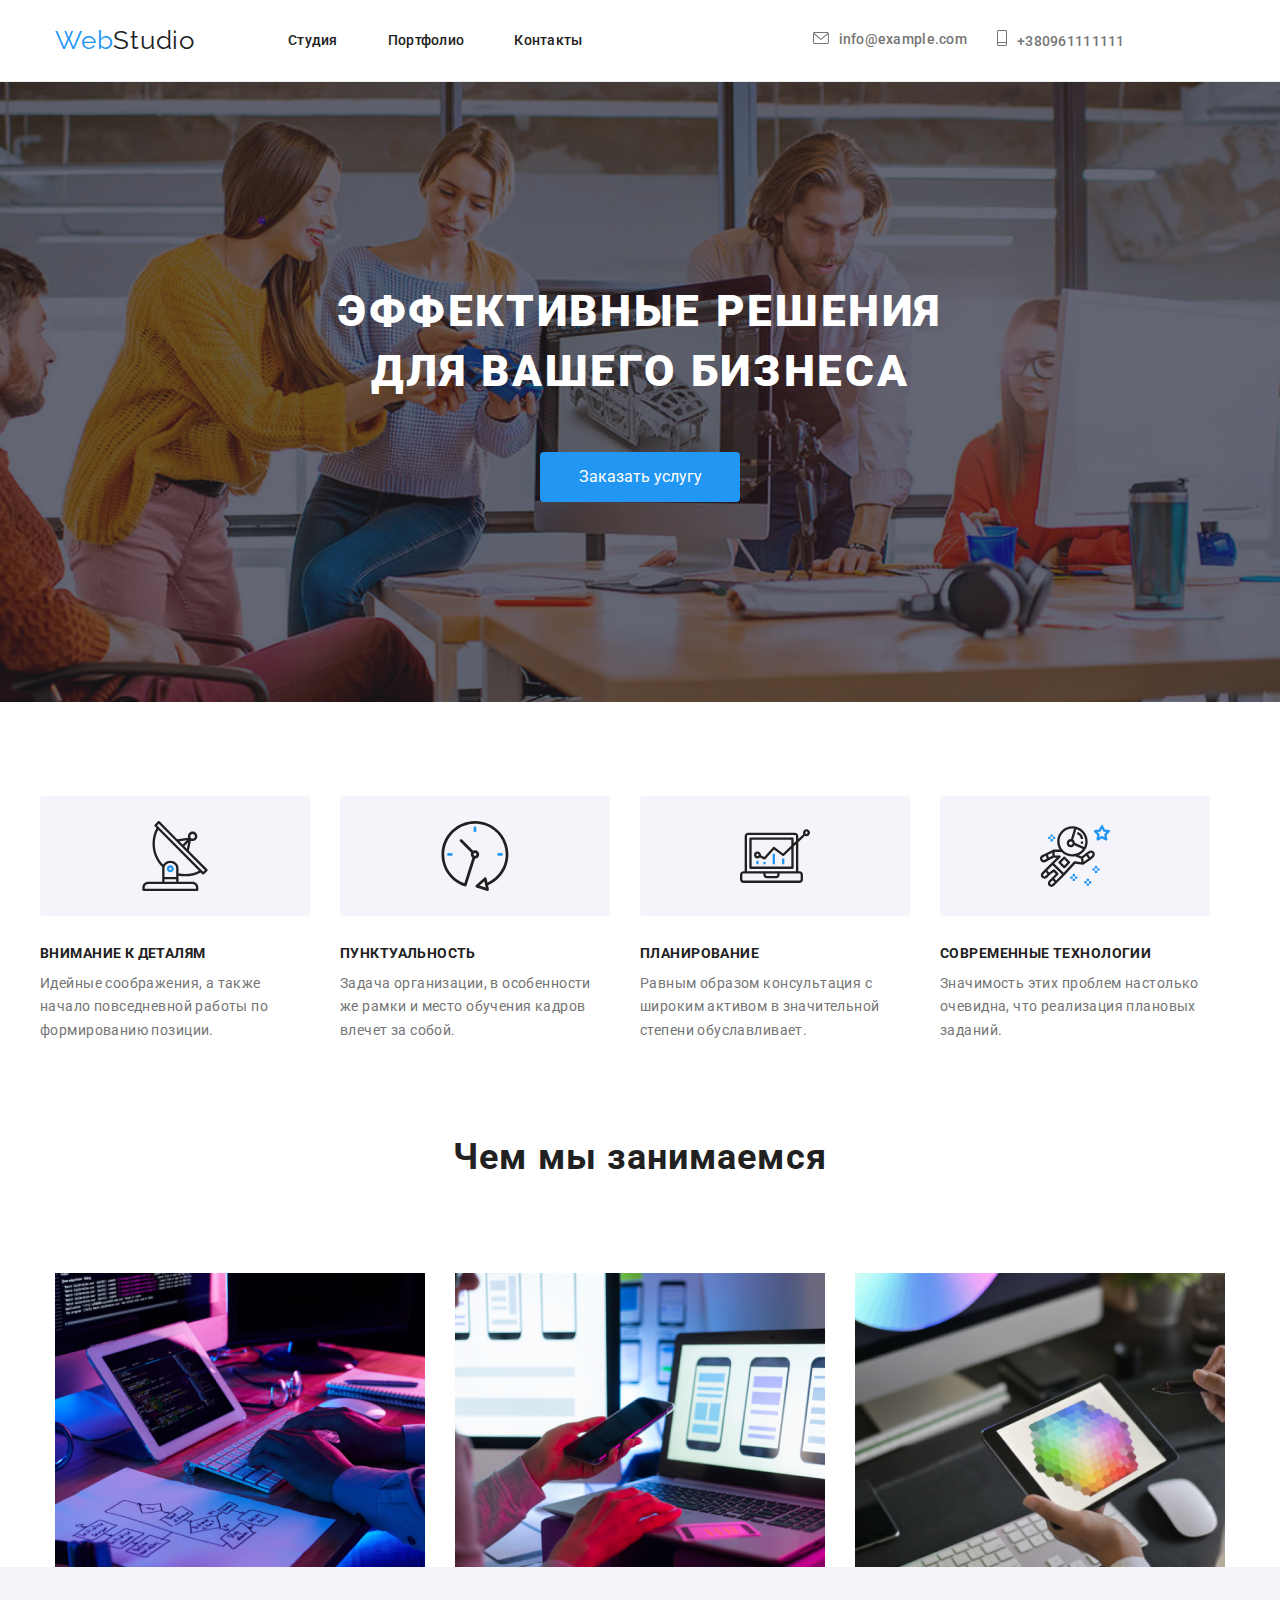
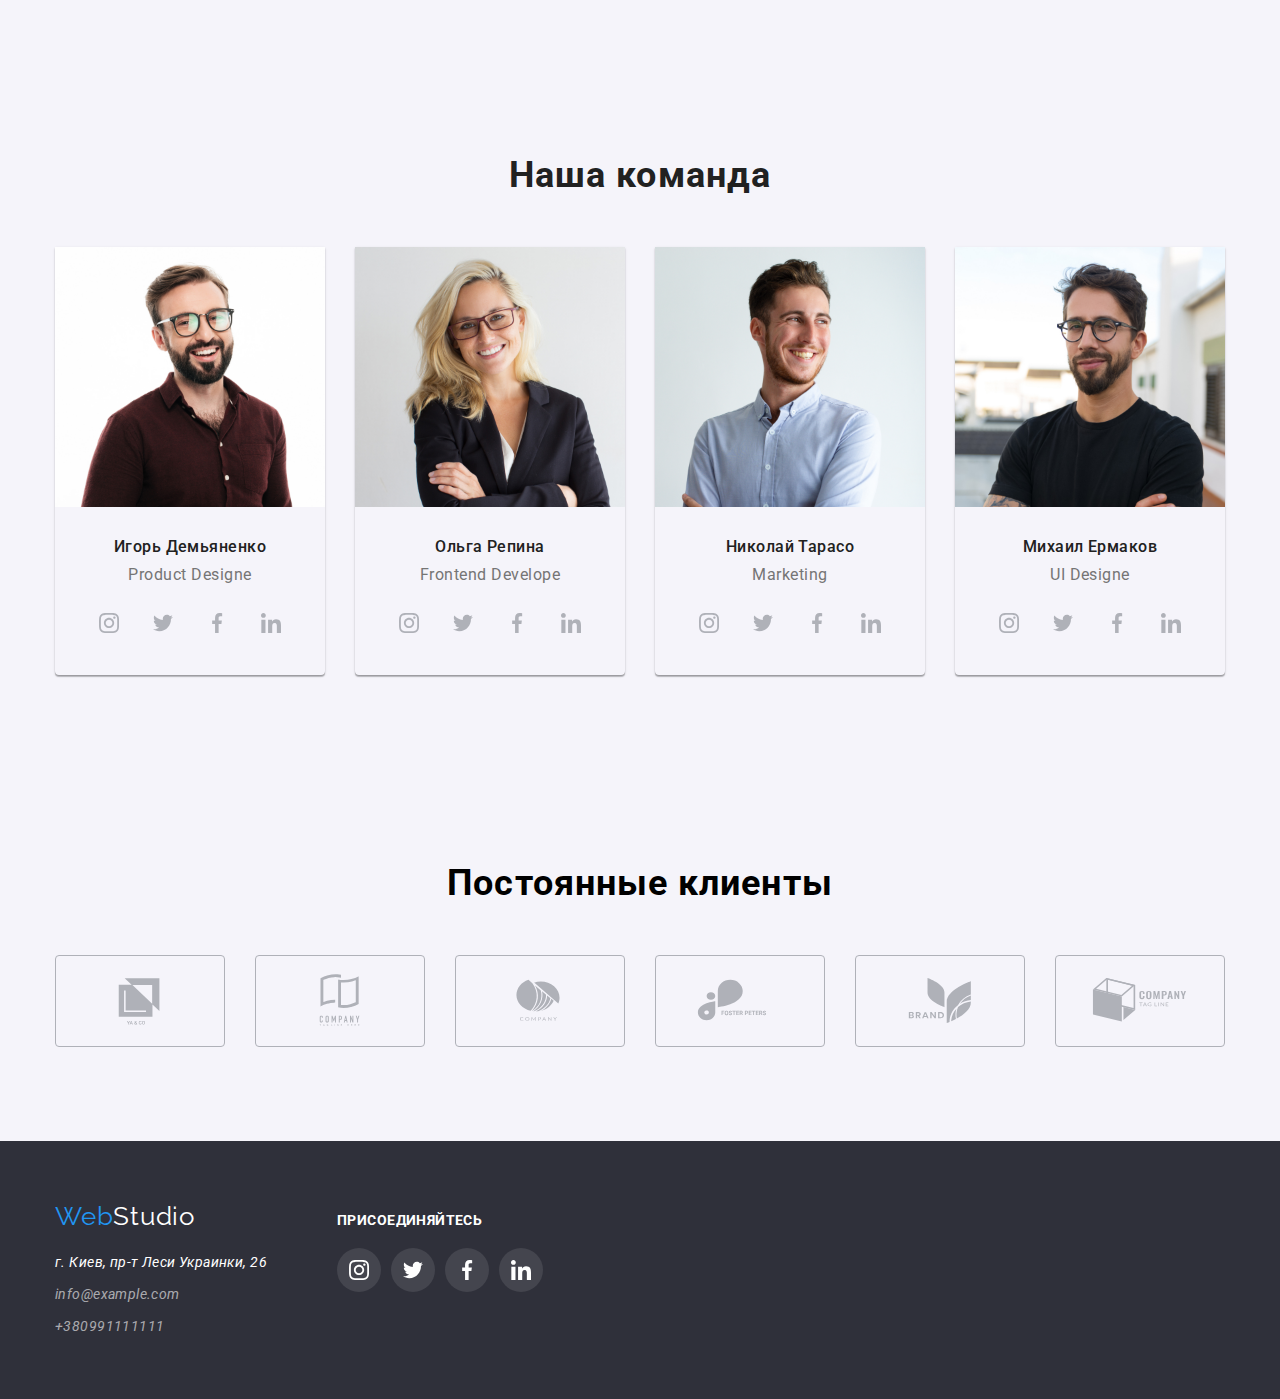
==== commit 564f2865: "Первая поправка" ====
--- a/index.html
+++ b/index.html
@@ -34,16 +34,14 @@
    
       
             <ul class="header-contact-list list" >
-                <li class="header-right" ><a class="nav-right-item link pres drc" href="mailtoinfo@devstudio.com">
+                <li class="header-right" ><a class="nav-right-item link  " href="mailtoinfo@devstudio.com">
                     <svg class="header-right-icon" width="16" height="12" >
                         <use href="./img/symbol-defs.svg#icon-mail" ></use>
-                    </svg>
-                info@example.com</a> </li>
-                <li class="header-right"  ><a class="nav-right-item link drc" href="tel:+380961111111">
+                    </svg>info@example.com</a> </li>
+                <li class="header-right"  ><a class="nav-right-item link " href="tel:+380961111111">
                     <svg class="header-right-icon" width="10" height="16" >
                         <use href="./img/symbol-defs.svg#icon-phone" ></use>
-                    </svg>
-                    +380961111111 </a> </li>
+                    </svg>+380961111111 </a> </li>
             </ul>
         </div>      
     </div>
@@ -283,7 +281,8 @@
             </li>
         </ul>
         </div>
-    <!--компании-->    
+    <!--компании-->
+    <section class="Our-company" > 
         <div class="container brand-container">
             <h2 class="about-company" >Постоянные клиенты</h2>
             <ul class="company-list list" >
@@ -331,6 +330,7 @@
                 </li>
             </ul>
         </div>
+        </section>
     </section>
     <!--Футер-->
     <footer class="footer  ">
--- a/css/style.css
+++ b/css/style.css
@@ -134,6 +134,10 @@
   margin-right: 50px;
 }
 
+.header-contact-list {
+  margin-left: 200px;
+}
+
 .nav-right-item {
   font-weight: 500;
   font-size: 14px;
@@ -142,25 +146,18 @@
   color: var(--main-text-color);
 }
 
+.header-right {
+  margin-left: 30px;
+}
+
 .header-right-icon {
   margin-right: 10px;
-}
-
-.header-right {
-  margin-left: 30px;
-}
-
-.header-contact-list {
-  margin-left: 200px;
-}
-
-.header-right-icon {
-  fill: #757575;
-}
-
-.header-right-icon:hover,
-.header-right-icon:focus {
-  fill: var(--six-color);
+  fill: currentColor;
+}
+
+.nav-right-item:hover,
+.nav-right-item:focus {
+  color: var(--second--text-color);
 }
 
 /*-----------------------------------------------Hero------------------------------------*/
@@ -291,7 +288,12 @@
 .team {
   padding-top: 94px;
   padding-bottom: 94px;
-}
+  background: #f5f4fa;
+}
+.team-container {
+  padding-bottom: 94px;
+}
+
 .our-team {
   font-weight: bold;
   font-size: 36px;
@@ -348,6 +350,7 @@
   justify-content: center;
   margin-top: 16px;
   margin-bottom: 30px;
+  cursor: pointer;
 }
 
 .master-social-item {
@@ -381,6 +384,12 @@
   fill: var(--main-title-color);
 }
 
+/*--------------Company------------*/
+
+.our-team {
+  padding-top: 94px;
+}
+
 .brand-container {
   padding-top: 94px;
 }
@@ -399,36 +408,29 @@
 
 .company-list {
   display: flex;
-}
-
-.company-item:hover,
-.company-item:focus {
-  border: var(--six-color);
-}
-
-.company-item {
+  cursor: pointer;
+}
+
+.company-item:not(:last-child) {
+  margin-right: 30px;
+}
+
+.company-link {
   width: 170px;
   height: 92px;
+  display: flex;
+  justify-content: center;
+  align-items: center;
+  fill: #afb1b8;
   border: 1px solid #afb1b8;
   box-sizing: border-box;
   border-radius: 4px;
 }
 
-.company-item:not(:last-child) {
-  margin-right: 30px;
-}
-
-.company-link {
-  display: flex;
-  justify-content: center;
-  align-items: center;
-  margin-top: 16px;
-  fill: #afb1b8;
-}
-
 .company-link:hover,
 .company-link:focus {
   fill: var(--second--text-color);
+  border-color: var(--second--text-color);
 }
 
 /*---------------------------------------------Футер-----------------------------------------------*/
@@ -501,15 +503,16 @@
   letter-spacing: 0.03em;
   text-transform: uppercase;
   color: #ffffff;
+  margin-bottom: 20px;
 }
 
 .social-box-footer {
-  padding-left: 70px;
+  margin-left: 70px;
 }
 
 .social-box-list {
-  margin-top: 20px;
-  display: flex;
+  display: flex;
+  cursor: pointer;
 }
 
 .social-box-item:not(:last-child) {
@@ -556,6 +559,7 @@
   color: var(--second-title-color);
   padding: 6px 22px 6px 22px;
   border-style: none;
+  cursor: pointer;
 }
 
 .filter-btn:hover {
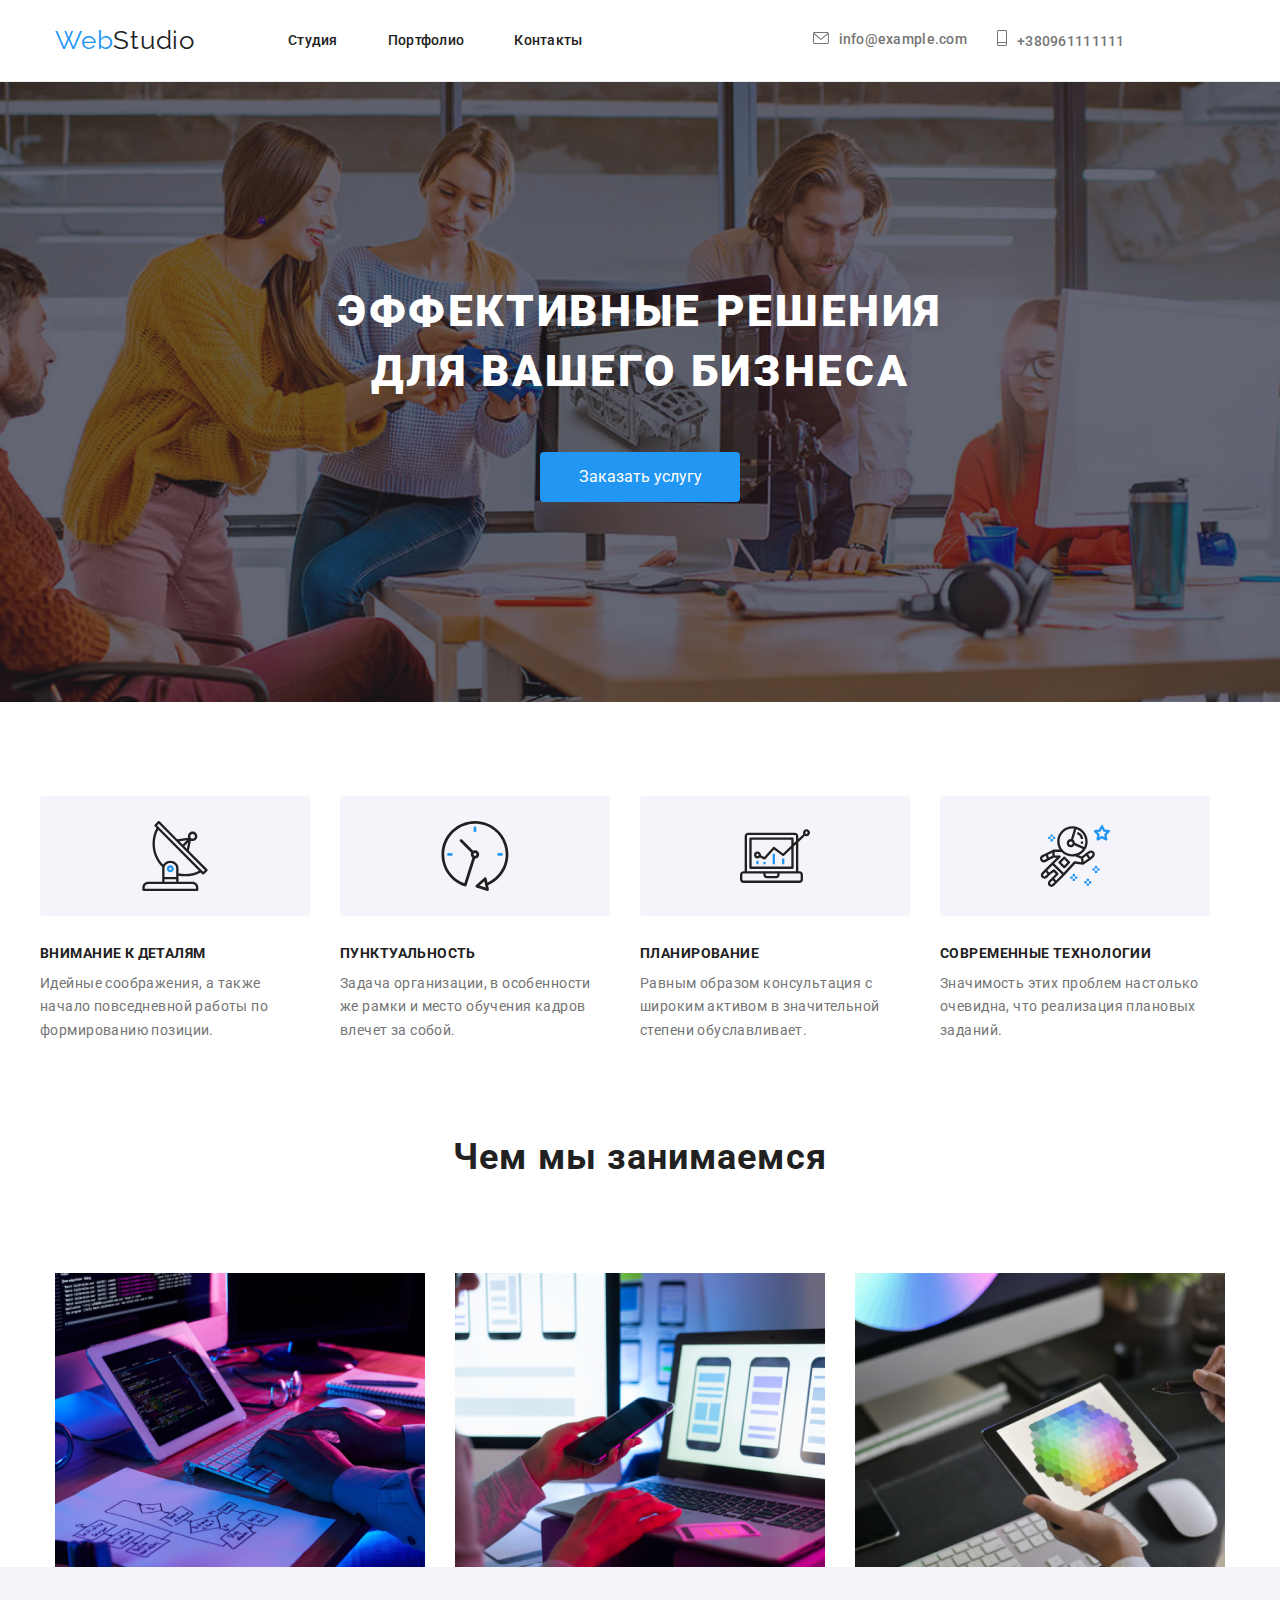
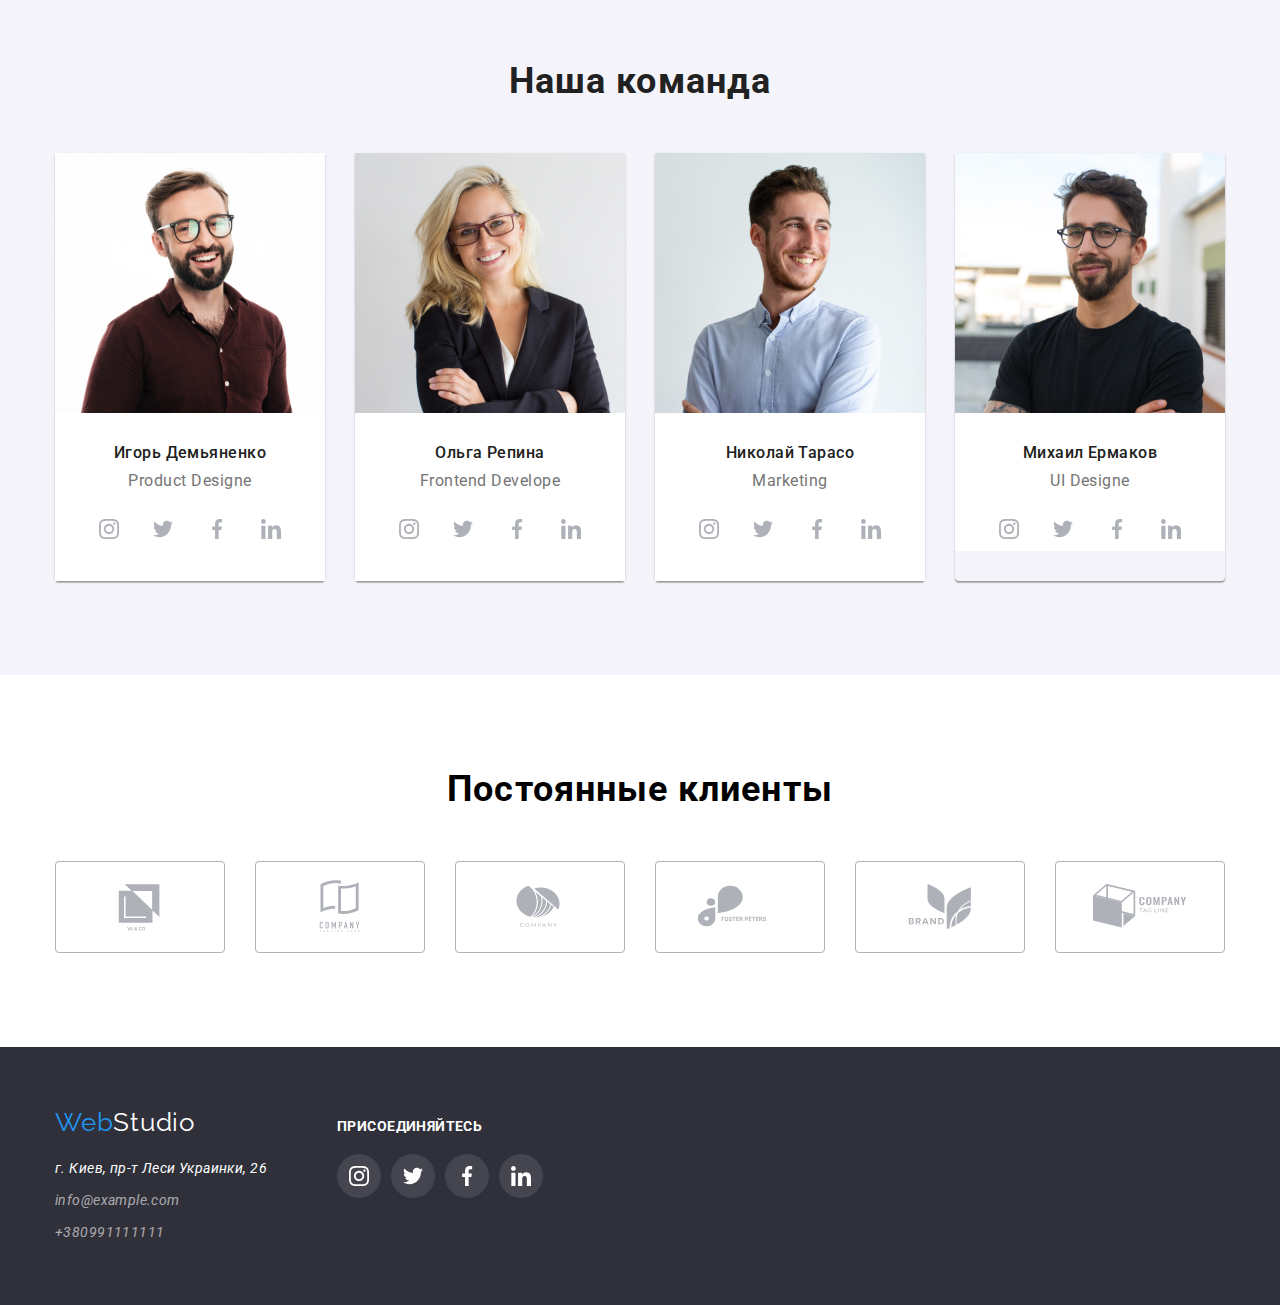
==== commit 9f3e3b4b: "Вторая поправка" ====
--- a/index.html
+++ b/index.html
@@ -38,7 +38,7 @@
                     <svg class="header-right-icon" width="16" height="12" >
                         <use href="./img/symbol-defs.svg#icon-mail" ></use>
                     </svg>info@example.com</a> </li>
-                <li class="header-right"  ><a class="nav-right-item link " href="tel:+380961111111">
+                <li class="header-right"><a class="nav-right-item link" href="tel:+380961111111">
                     <svg class="header-right-icon" width="10" height="16" >
                         <use href="./img/symbol-defs.svg#icon-phone" ></use>
                     </svg>+380961111111 </a> </li>
@@ -119,7 +119,7 @@
             <h2 class="procces">Чем мы занимаемся</h2>
         <ul class="photo-link list">
             <li class="work-photo" > <a> <img src="./img/img.box1.png" width="370" alt="Кодировка"> </a> </li>
-            <li class="work-photo" > <a> <img src="./img/img .box2.png" width="370" alt="Процес"> </a> </li>
+            <li class="work-photo" > <a> <img src="./img/img.box2.png" width="370" alt="Процес"> </a> </li>
             <li class="work-photo" > <a> <img src="./img/img.box3.png" width="370" alt="Планшет"> </a> </li>
         </ul>
         </div>
@@ -281,8 +281,9 @@
             </li>
         </ul>
         </div>
+    </section>
     <!--компании-->
-    <section class="Our-company" > 
+    <section class="our-company" > 
         <div class="container brand-container">
             <h2 class="about-company" >Постоянные клиенты</h2>
             <ul class="company-list list" >
@@ -330,8 +331,8 @@
                 </li>
             </ul>
         </div>
-        </section>
     </section>
+    
     <!--Футер-->
     <footer class="footer  ">
         <div class="container container-footer">
--- a/css/style.css
+++ b/css/style.css
@@ -290,9 +290,6 @@
   padding-bottom: 94px;
   background: #f5f4fa;
 }
-.team-container {
-  padding-bottom: 94px;
-}
 
 .our-team {
   font-weight: bold;
@@ -314,6 +311,10 @@
   display: flex;
 }
 
+.team-card {
+  background: #ffffff;
+}
+
 .about-team {
   box-shadow: 0px 1px 3px rgba(0, 0, 0, 0.12), 0px 1px 1px rgba(0, 0, 0, 0.14),
     0px 2px 1px rgba(0, 0, 0, 0.2);
@@ -386,12 +387,9 @@
 
 /*--------------Company------------*/
 
-.our-team {
+.our-company {
   padding-top: 94px;
-}
-
-.brand-container {
-  padding-top: 94px;
+  padding-bottom: 94px;
 }
 
 .about-company {
